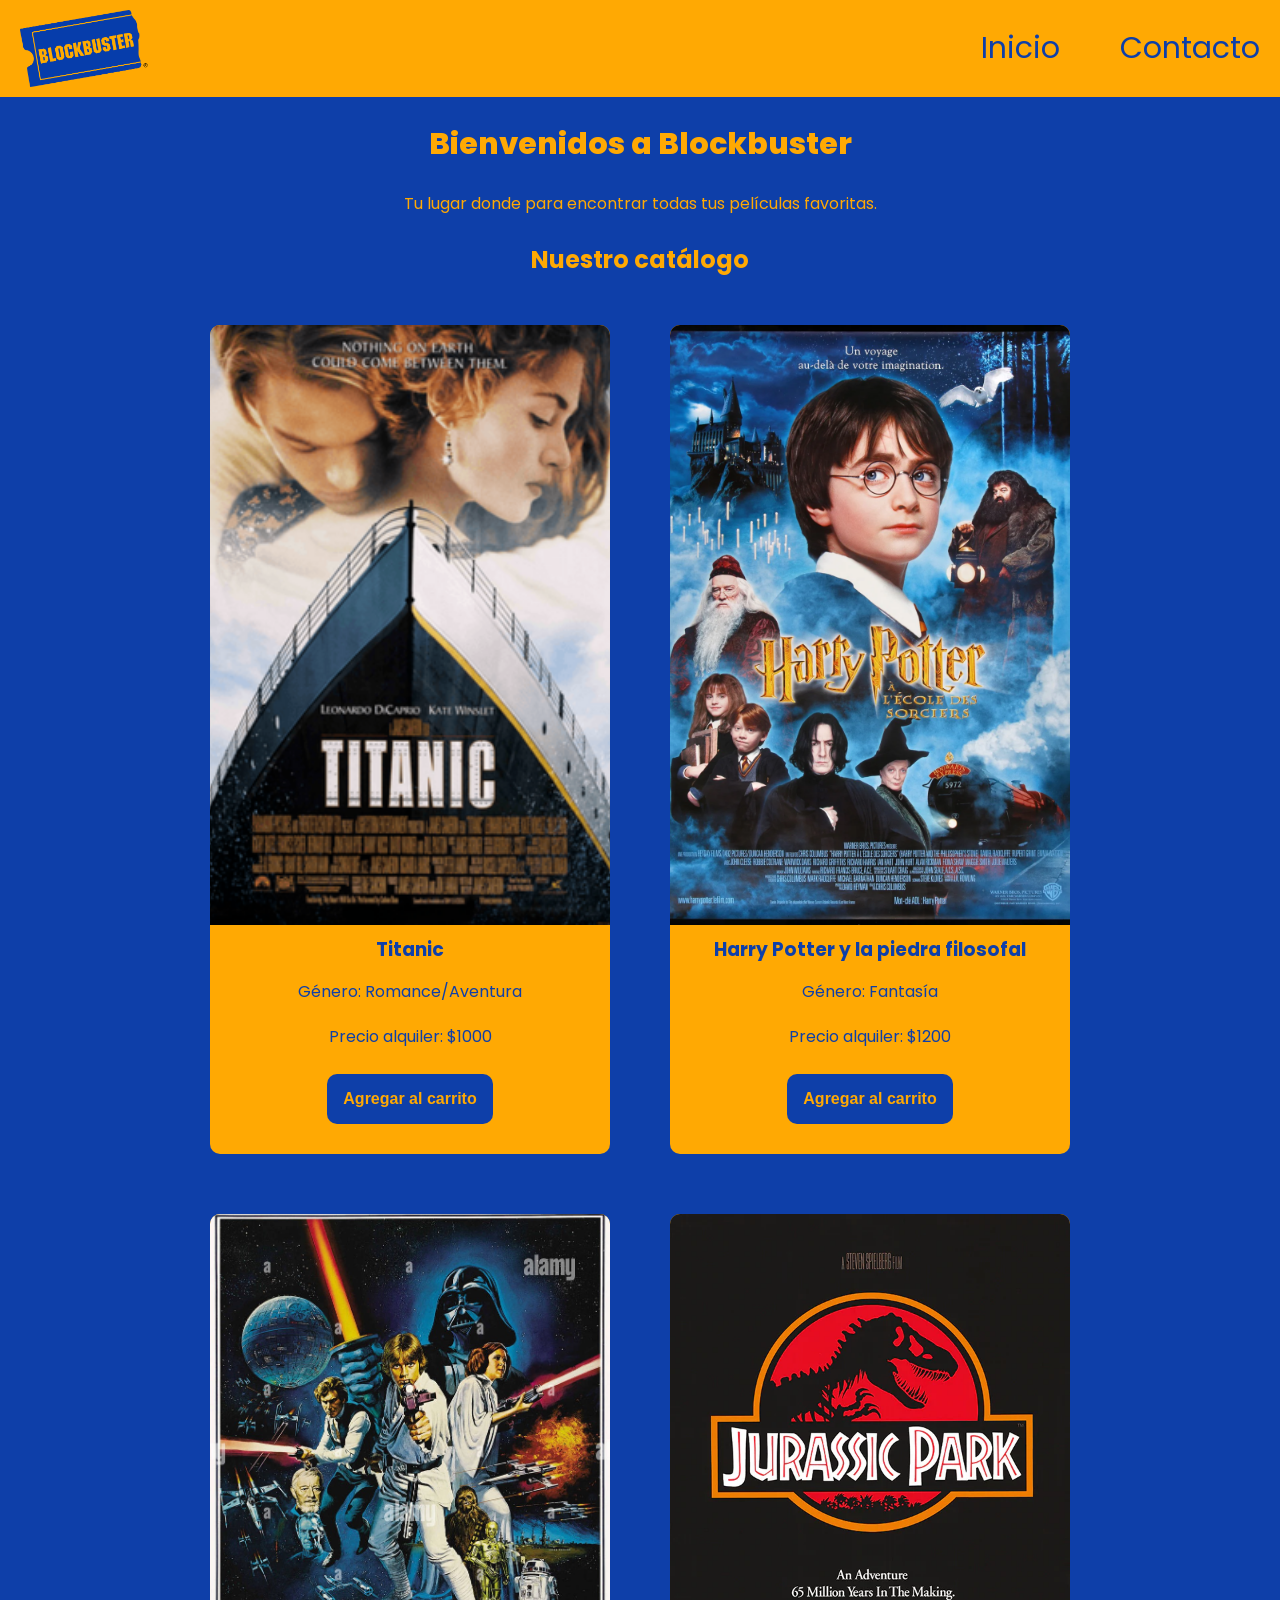
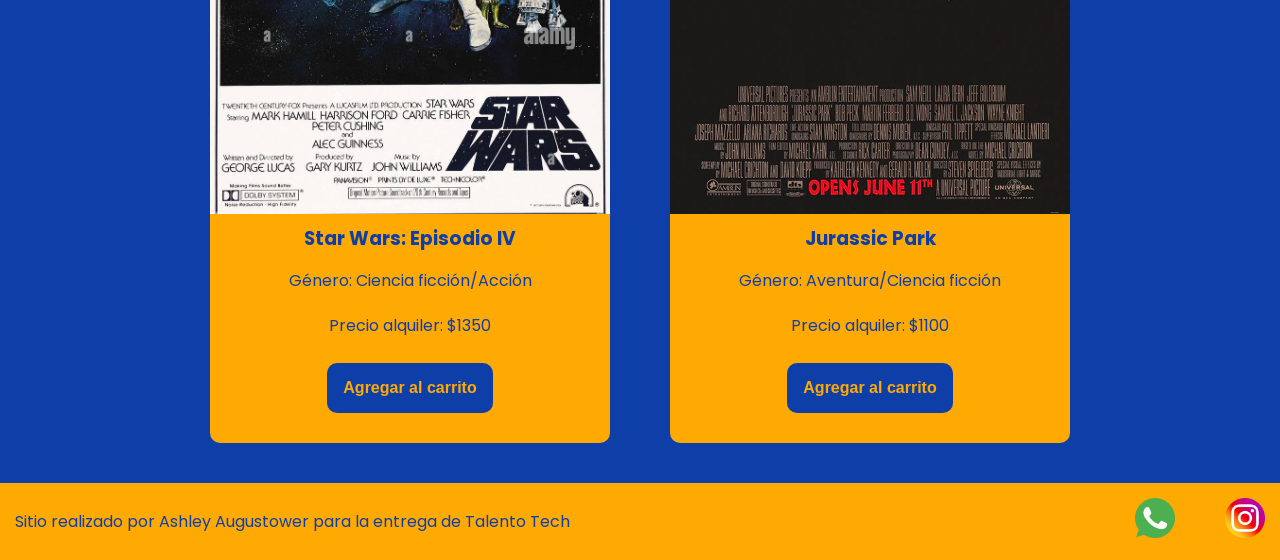
==== index.html @ 7284cefc "Inicia proyecto" ====
<!DOCTYPE html>
<html lang="en">
<head>
    <meta charset="UTF-8">
    <meta name="viewport" content="width=device-width, initial-scale=1.0">
    <link
      href="https://fonts.googleapis.com/css2?family=Poppins:ital,wght@0,100;0,400;0,600;0,700;0,800;1,100;1,400;1,600;1,700&display=swap"
      rel="stylesheet"
    />
    <link rel="stylesheet" href="./css/styles.css">
    <title>Blockbuster</title>
</head>
<body>
    <header>
      <img class="img-logo" src="./img/Blockbuster_logo.png" alt="Logo Blockbuster">

      <nav class="header-nav">
        <ul>
          <li>
            <a href="./index.html">Inicio</a>
          </li>
          <li>
            <a href="./pages/contacto.html">Contacto</a>
          </li>
        </ul>
      </nav>
    </header>

    <main>
      <h1 class="titulo-home">Bienvenidos a Blockbuster</h1>
      <p class="parrafo">
        Tu lugar donde para encontrar todas tus películas favoritas.
      </p>

      <section>
        <h2 class="titulo-productos">Nuestro catálogo</h2>
        <div class="contenedor-tarjetas">
          <article class="card">
            <img src="./img/Titanic_poster.png" alt="Poster de la película Titanic" />
            <h3>Titanic</h3>
            <p>Género: Romance/Aventura</p>
            <p>Precio alquiler: $1000</p>
            <button class="btn bg-secondary">Agregar al carrito</button>
          </article>

          <article class="card">
            <img src="./img/harry_potter_poster.webp" alt="Poster de la película Harry Potter" />
            <h3>Harry Potter y la piedra filosofal</h3>
            <p>Género: Fantasía</p>
            <p>Precio alquiler: $1200</p>
            <button class="btn bg-secondary">Agregar al carrito</button>
          </article>

          <article class="card">
            <img src="./img/star_wars_poster.jpg" alt="Poster de la película Star Wars" />
            <h3>Star Wars: Episodio IV</h3>
            <p>Género: Ciencia ficción/Acción</p>
            <p>Precio alquiler: $1350</p>
            <button class="btn bg-secondary">Agregar al carrito</button>
          </article>

          <article class="card">
            <img src="./img/jurassic_park_poster.webp" alt="Poster de la película Jurassic Park" />
            <h3>Jurassic Park</h3>
            <p>Género: Aventura/Ciencia ficción</p>
            <p>Precio alquiler: $1100</p>
            <button class="btn bg-secondary">Agregar al carrito</button>
          </article>
        </div>
      </section>
    </main>

    <footer>
      <p>Sitio realizado por Ashley Augustower para la entrega de Talento Tech</p>
      <nav>
        <ul class="footer-list">
          <li><img src="./img/whatsapp.png" alt="logo de whatsapp" /></li>
          <li><img src="./img/instagram.png" alt="logo de instagram" /></li>
        </ul>
      </nav>
    </footer>
</body>
</html>
---- css/styles.css ----
* {
  margin: 0;
  padding: 0;
  box-sizing: border-box;
}

html {
  font-size: 62.5%;
}

body {
  font-family: "Poppins", sans-serif;
  font-size: 1.6rem;
  background: #0e3fa9;
  color: #ffa903;

  display: flex;
  flex-direction: column;
  height: 100vh;
}

main {
  width: 80%;
  margin: auto;
  padding-bottom: 2rem;
  flex: 1;
  display: flex;
  flex-direction: column;
  align-items: center;
}

h1 {
  font-size: 3rem;
  font-weight: 800;
  line-height: 1.15;
  margin: 3rem 0;
}

h2 {
  color: #ffa903;
  font-size: 2.4rem;
  font-weight: 700;
  line-height: 1.2;
  text-align: center;
  margin: 3rem 0;
}

.btn {
  border: none;
  font-size: 1.6rem;
  font-weight: bold;
  padding: 1.6rem;
  border-radius: 1rem;
}

header, footer {
  background: #ffa903;
  color: #0e3fa9;
  width: 100%;

  display: flex;
  justify-content: space-between;
  align-items: center;
}


.img-logo {
  width: 10%;
  margin-left: 20px;
  margin-top: 10px;
  margin-bottom: 10px;
}

.logo, .header-nav ul li a {
  text-decoration: none;
  font-size: 3rem;
  color: inherit;
  display: inline-block;
  padding: 2rem;
}

.header-nav ul, footer .footer-list {
  list-style: none;
  display: flex;
  gap: 2rem;
}

footer p {
  margin: 15px;
}

.footer-list li {
  padding: 1rem;
}

.footer-list img {
  width: 5rem;
  padding: 0.5rem;
}

/* -------------------------------------------------------------------------- */
/*                                    HOME                                    */
/* -------------------------------------------------------------------------- */
.p {
  width: 80%;
  text-align: center;
  font-size: 2rem;
  padding: 3rem;
}

.contenedor-tarjetas {
  margin-top: 2rem;
  display: flex;
  justify-content: center;
  flex-wrap: wrap;
  gap: 2rem;
}

.card {
  background-color: #ffa903;
  color: #0e3fa9;
  width: 40rem;
  margin: 20px;

  display: flex;
  flex-direction: column;
  flex-wrap: wrap;
  align-items: center;
  gap: 1rem;

  padding-bottom: 2rem;

  border-radius: 1rem;
  overflow: hidden;
}

.card img {
  width: 100%;
  height: 60rem;
  object-fit: cover;
}

.card p {
  margin: 5px;
}

.card .btn {
  margin: 10px;
  background-color: #0e3fa9;
  color: #ffa903;
}

/* -------------------------------------------------------------------------- */
/*                                  CONTACTO                                  */
/* -------------------------------------------------------------------------- */

.formulario {
  display: flex;
  flex-direction: column;
  width: 100%;
  max-width: 50rem;
  font-size: 2rem;
  padding: 3rem;
  border-radius: 1rem;

  /* box-shadow: 0 10px 30px rgba(0, 0, 0, 0.15); */
}

.formulario .btn {
  margin: 10px;
  background-color: #ffa903;
  color: #0e3fa9;
}

/* -------------------------------------------------------------------------- */
/*                               MEDIA QUERIES                                */
/* -------------------------------------------------------------------------- */
@media (max-width: 600px) {
  header, footer {
    flex-direction: column;
  }
}
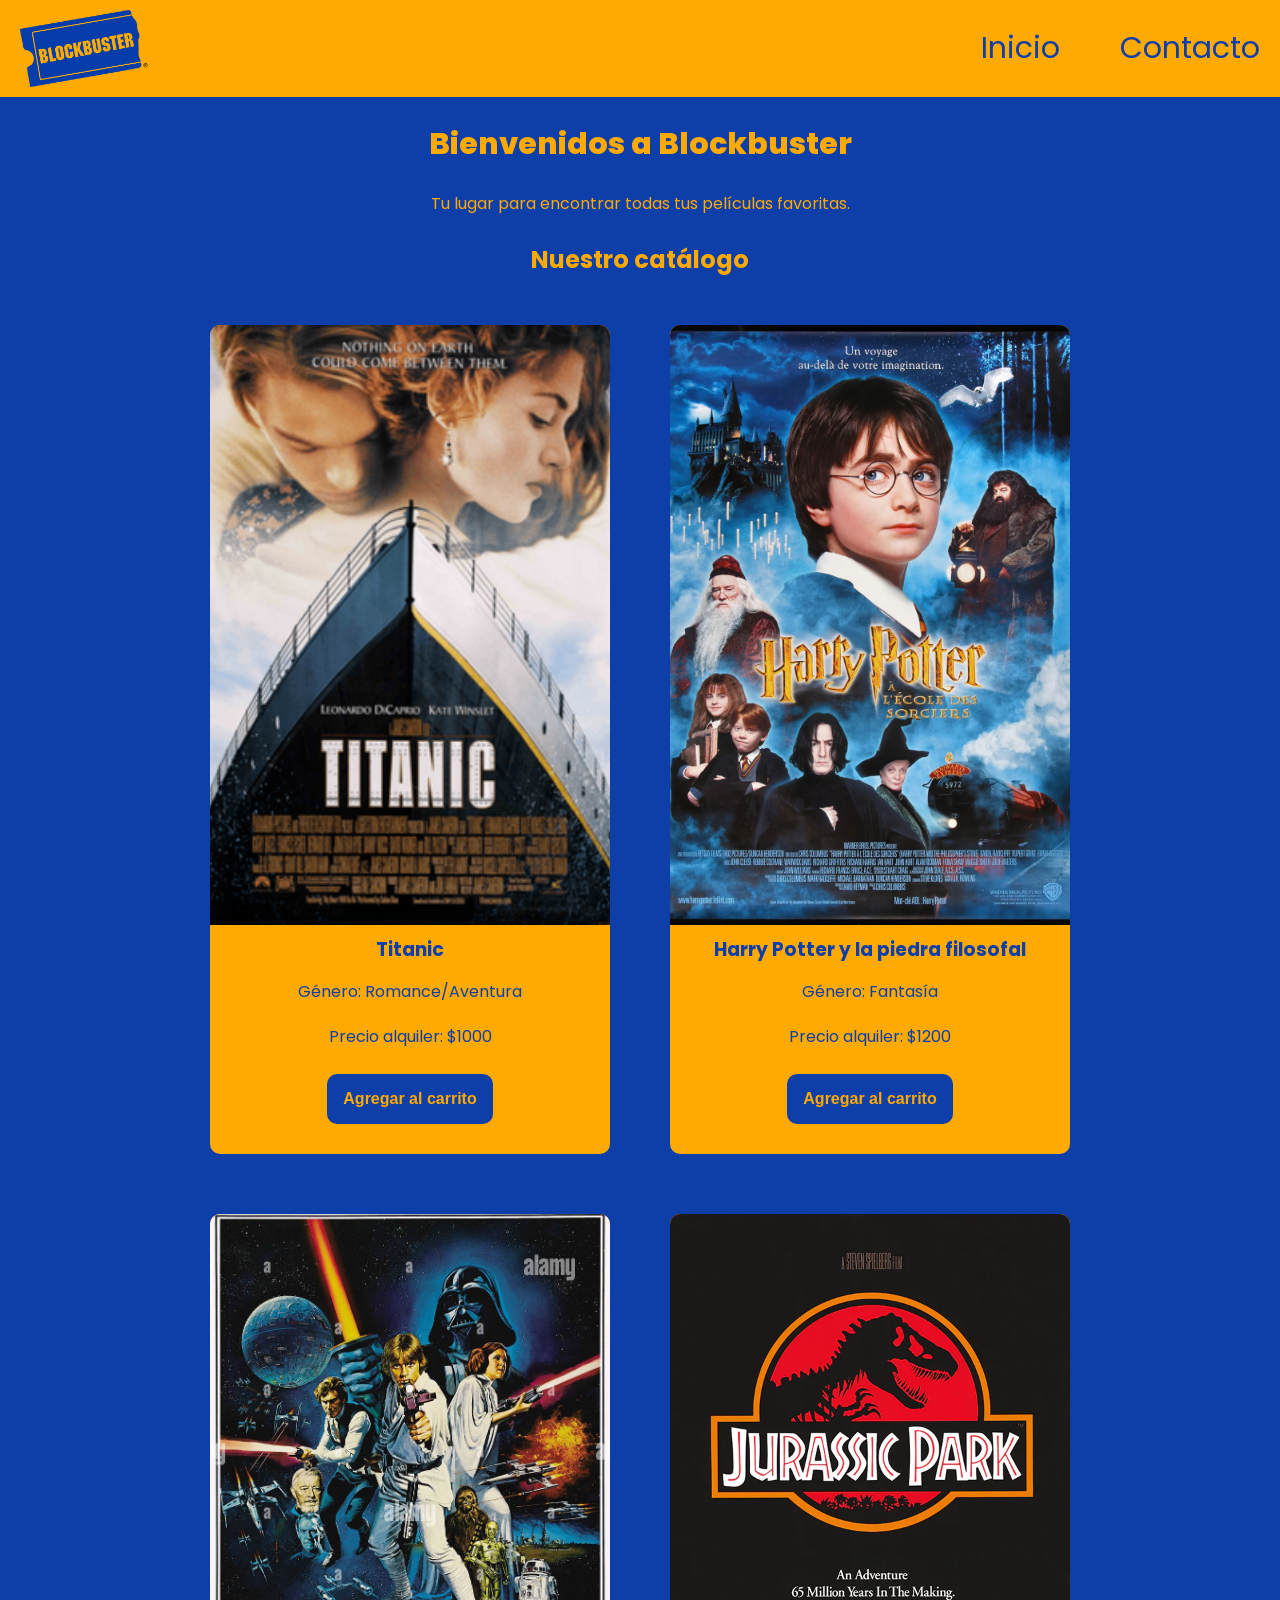
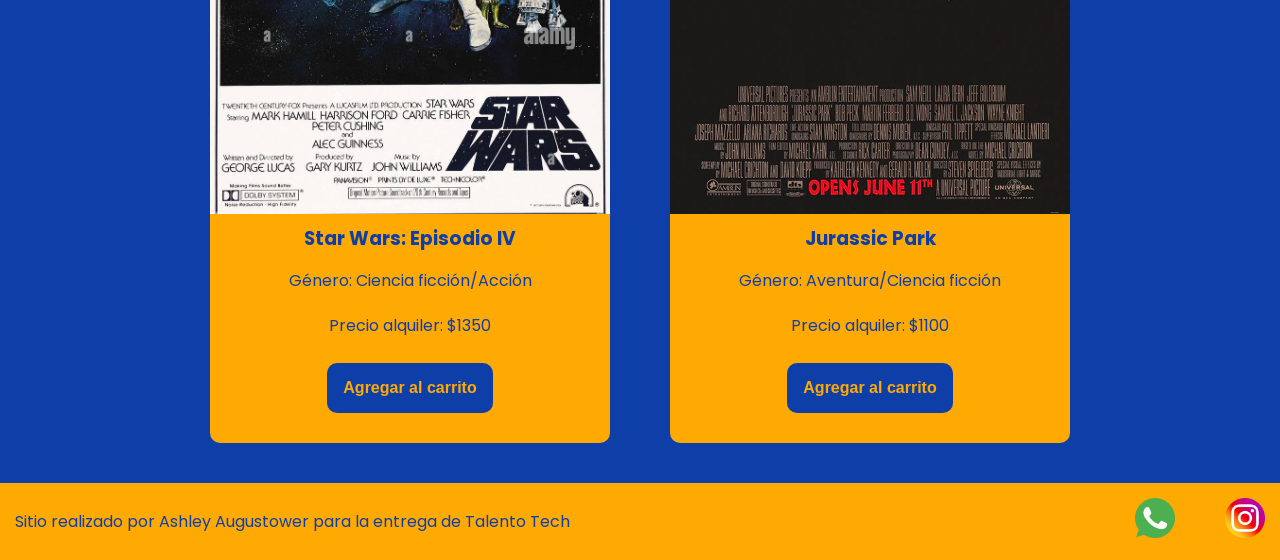
==== commit 6cf30cd4: "correcion p" ====
--- a/index.html
+++ b/index.html
@@ -29,7 +29,7 @@
     <main>
       <h1 class="titulo-home">Bienvenidos a Blockbuster</h1>
       <p class="parrafo">
-        Tu lugar donde para encontrar todas tus películas favoritas.
+        Tu lugar para encontrar todas tus películas favoritas.
       </p>
 
       <section>
